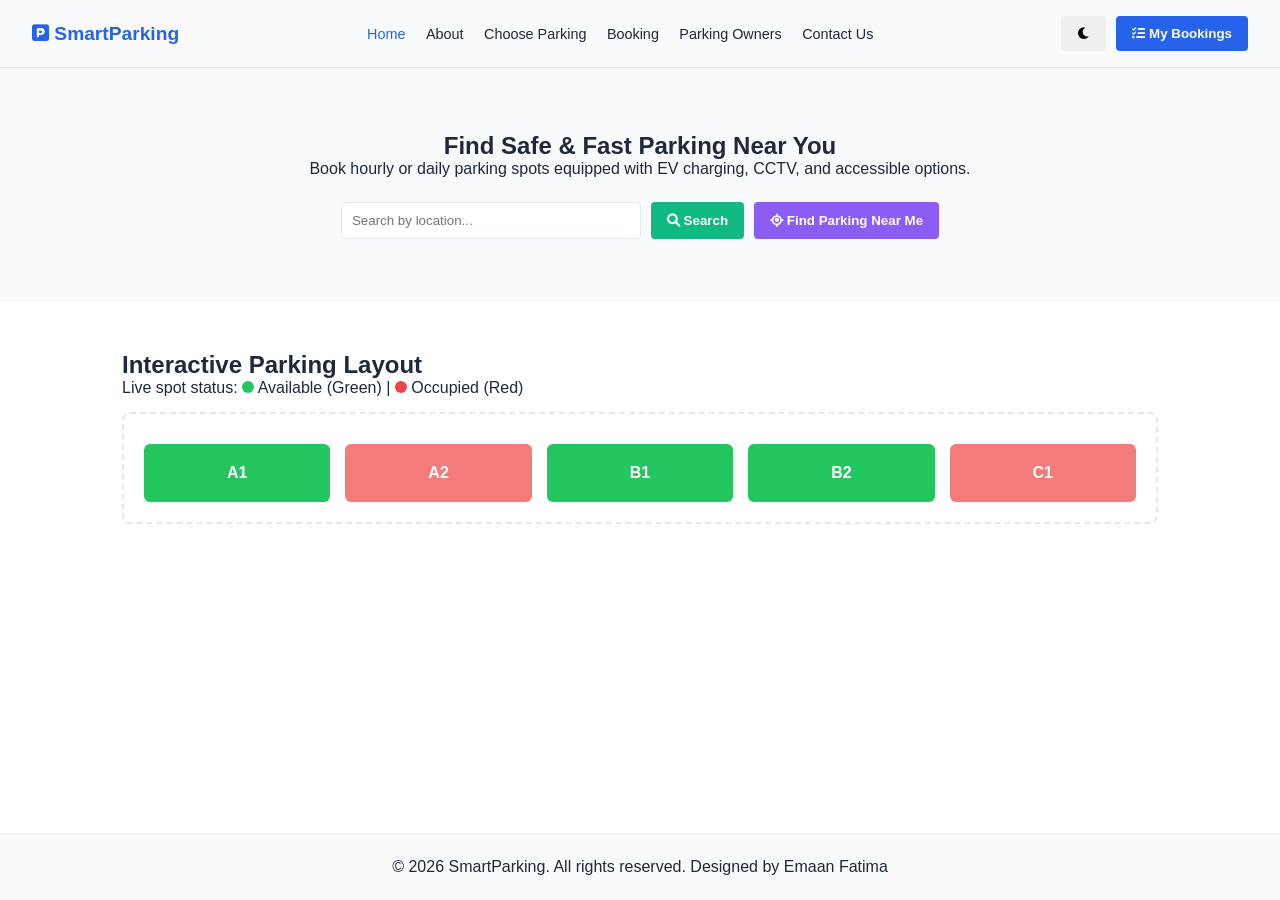
==== index.html @ fd219ec8 "Initial commit" ====
<!DOCTYPE html>
<html lang="en">
<head>
  <meta charset="UTF-8"><title>Home - SmartParking</title>
  <link rel="stylesheet" href="style.css">
  <link rel="stylesheet" href="https://cdnjs.cloudflare.com/ajax/libs/font-awesome/6.0.0/css/all.min.css">
</head>
<body>
  <header>
    <div class="logo"><i class="fa-solid fa-square-parking"></i> SmartParking</div>
    <nav>
      <a href="index.html" class="active">Home</a>
      <a href="about.html">About</a>
      <a href="choose-parking.html">Choose Parking</a>
      <a href="booking.html">Booking</a>
      <a href="parking.html">Parking Owners</a>
      <a href="contact%20us.html">Contact Us</a>
    </nav>
    <div class="nav-actions">
      <button id="theme-toggle" class="btn-theme"><i class="fa-solid fa-moon"></i></button>
      <button class="btn-primary" onclick="openMyBookings()"><i class="fa-solid fa-list-check"></i> My Bookings</button>
    </div>
  </header>

  <main>
    <section class="hero">
      <h1>Find Safe & Fast Parking Near You</h1>
      <p>Book hourly or daily parking spots equipped with EV charging, CCTV, and accessible options.</p>
      <div class="search-box">
        <input type="text" id="location-input" placeholder="Search by location...">
        <button class="btn-search" onclick="searchLocation()"><i class="fa-solid fa-magnifying-glass"></i> Search</button>
        <button class="btn-near-me" onclick="findNearMe()"><i class="fa-solid fa-location-crosshairs"></i> Find Parking Near Me</button>
      </div>
    </section>

    <section class="section">
      <h2>Interactive Parking Layout</h2>
      <p>Live spot status: <span class="legend available"></span> Available (Green) | <span class="legend occupied"></span> Occupied (Red)</p>
      <div class="map-container">
        <div class="parking-grid" id="parking-grid"></div>
      </div>
    </section>
  </main>

  <footer><p><center><bold>&copy; 2026 SmartParking. All rights reserved. Designed by Emaan Fatima</bold></center></p></footer>

  <div id="booking-modal" class="modal">
    <div class="modal-content">
      <span class="close-btn" onclick="closeModal()">&times;</span>
      <h3>📱 Booking Details</h3>
      <div id="modal-details"></div>
    </div>
  </div>
  <script src="script.js"></script>
</body>
</html>
---- style.css ----
:root {
  --bg-color: #ffffff;
  --text-color: #1e293b;
  --card-bg: #f8fafc;
  --primary-color: #2563eb;
  --border-color: #e2e8f0;
}

.dark-theme {
  --bg-color: #0f172a;
  --text-color: #f8fafc;
  --card-bg: #1e293b;
  --border-color: #334155;
}

* { box-sizing: border-box; margin: 0; padding: 0; font-family: 'Segoe UI', sans-serif; }
body { background: var(--bg-color); color: var(--text-color); transition: 0.3s; min-height: 100vh; display: flex; flex-direction: column; }

header { display: flex; justify-content: space-between; align-items: center; padding: 1rem 2rem; background: var(--card-bg); border-bottom: 1px solid var(--border-color); position: sticky; top: 0; }
.logo { font-size: 1.2rem; font-weight: bold; color: var(--primary-color); }
nav a { margin: 0 8px; text-decoration: none; color: var(--text-color); font-weight: 500; font-size: 0.9rem; }
nav a:hover, nav a.active { color: var(--primary-color); }
.nav-actions { display: flex; gap: 10px; }

main { flex: 1; }
.section { padding: 3rem 2rem; max-width: 1100px; margin: 0 auto; }
.highlight-bg { background: var(--card-bg); border-radius: 8px; }

.hero { text-align: center; padding: 4rem 1rem; background: var(--card-bg); }
.search-box { margin-top: 1.5rem; display: flex; justify-content: center; gap: 10px; flex-wrap: wrap; }
.search-box input { padding: 10px; width: 300px; border: 1px solid var(--border-color); border-radius: 4px; }

button, .btn { padding: 10px 16px; border: none; border-radius: 4px; cursor: pointer; font-weight: bold; text-decoration: none; display: inline-block; }
.btn-primary { background: var(--primary-color); color: white; }
.btn-secondary { background: #64748b; color: white; }
.btn-search { background: #10b981; color: white; }
.btn-near-me { background: #8b5cf6; color: white; }

.map-container { border: 2px dashed var(--border-color); padding: 20px; margin-top: 15px; border-radius: 8px; }
.parking-grid { display: grid; grid-template-columns: repeat(auto-fit, minmax(80px, 1fr)); gap: 15px; margin-top: 10px; }
.spot { padding: 20px; border-radius: 6px; text-align: center; color: white; font-weight: bold; cursor: pointer; }
.spot.available { background: #22c55e; }
.spot.occupied { background: #ef4444; cursor: not-allowed; opacity: 0.7; }
.legend { display: inline-block; width: 12px; height: 12px; border-radius: 50%; }
.legend.available { background: #22c55e; }
.legend.occupied { background: #ef4444; }

.filters { display: flex; gap: 15px; margin-bottom: 20px; flex-wrap: wrap; }
.parking-list { display: grid; grid-template-columns: repeat(auto-fit, minmax(250px, 1fr)); gap: 20px; }
.card { background: var(--card-bg); border: 1px solid var(--border-color); border-radius: 8px; padding: 15px; }

.form-container { display: grid; gap: 15px; max-width: 400px; margin-top: 15px; }
.form-group { display: flex; flex-direction: column; }
.form-group input, .form-group select, .form-group textarea { padding: 8px; margin-top: 5px; border: 1px solid var(--border-color); border-radius: 4px; }

.steps-grid, .reviews-grid { display: grid; grid-template-columns: repeat(auto-fit, minmax(200px, 1fr)); gap: 15px; margin-top: 15px; }
.step, .review-card { background: var(--card-bg); padding: 15px; border-radius: 6px; border: 1px solid var(--border-color); }

footer { text-align: center; padding: 1.5rem; background: var(--card-bg); border-top: 1px solid var(--border-color); margin-top: 2rem; }
.modal { display: none; position: fixed; top: 0; left: 0; width: 100%; height: 100%; background: rgba(0,0,0,0.5); justify-content: center; align-items: center; z-index: 1000; }
.modal-content { background: var(--bg-color); padding: 20px; border-radius: 8px; width: 300px; position: relative; }
.close-btn { position: absolute; right: 10px; top: 5px; cursor: pointer; font-size: 20px; }
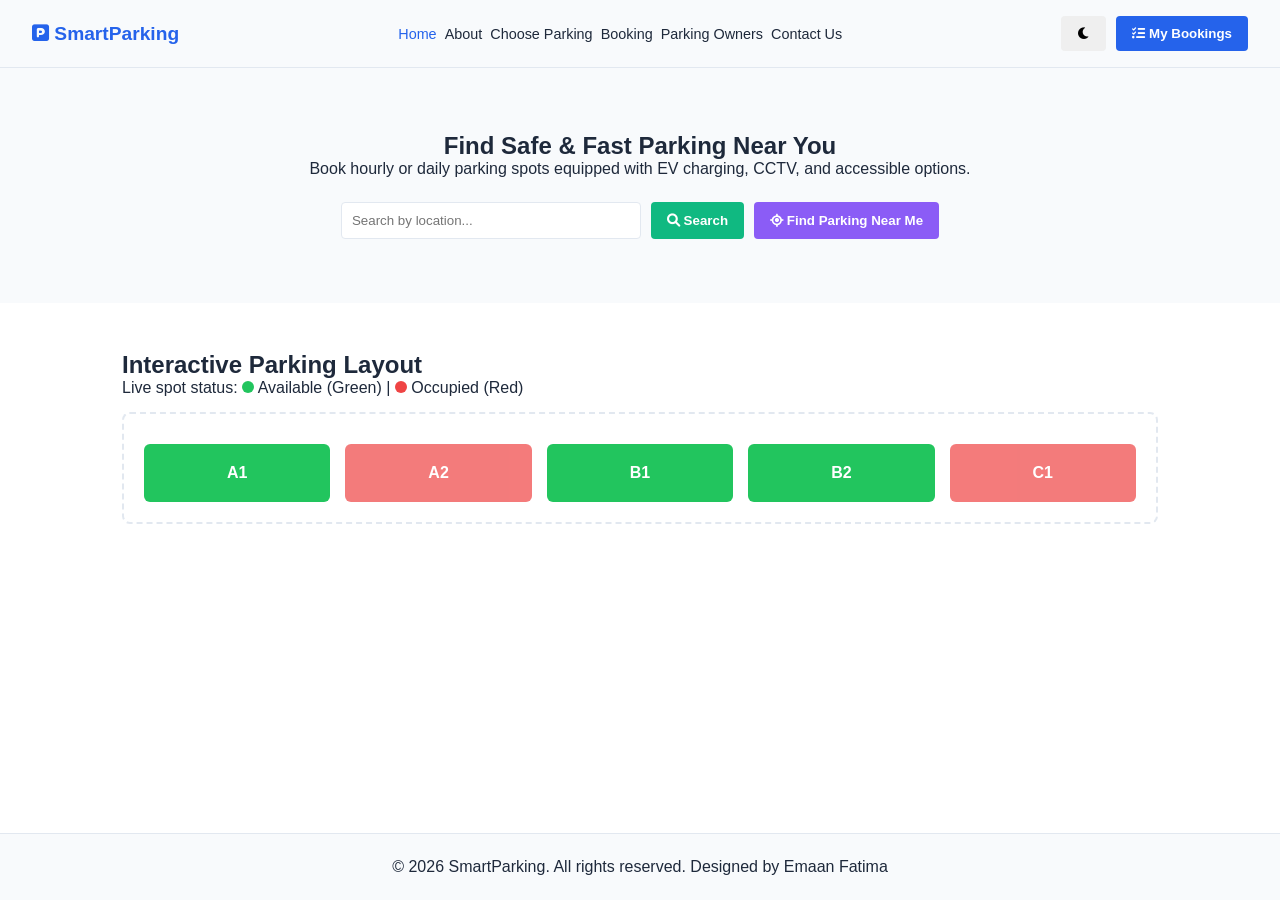
==== commit 04250eab: "initial commit" ====
--- a/index.html
+++ b/index.html
@@ -1,9 +1,10 @@
 <!DOCTYPE html>
 <html lang="en">
 <head>
-  <meta charset="UTF-8"><title>Home - SmartParking</title>
+  <meta charset="UTF-8"><meta name="viewport" content="width=device-width, initial-scale=1.0"><title>Home - SmartParking</title>
+  <link rel="icon" type="image/svg+xml" href="favicon.svg">
+  <link rel="stylesheet" href="https://cdnjs.cloudflare.com/ajax/libs/font-awesome/6.0.0/css/all.min.css">
   <link rel="stylesheet" href="style.css">
-  <link rel="stylesheet" href="https://cdnjs.cloudflare.com/ajax/libs/font-awesome/6.0.0/css/all.min.css">
 </head>
 <body>
   <header>
--- a/style.css
+++ b/style.css
@@ -14,11 +14,13 @@
 }
 
 * { box-sizing: border-box; margin: 0; padding: 0; font-family: 'Segoe UI', sans-serif; }
+html { overflow-x: hidden; }
 body { background: var(--bg-color); color: var(--text-color); transition: 0.3s; min-height: 100vh; display: flex; flex-direction: column; }
 
-header { display: flex; justify-content: space-between; align-items: center; padding: 1rem 2rem; background: var(--card-bg); border-bottom: 1px solid var(--border-color); position: sticky; top: 0; }
+header { display: flex; justify-content: space-between; align-items: center; gap: 1rem; padding: 1rem 2rem; background: var(--card-bg); border-bottom: 1px solid var(--border-color); position: sticky; top: 0; z-index: 10; }
 .logo { font-size: 1.2rem; font-weight: bold; color: var(--primary-color); }
-nav a { margin: 0 8px; text-decoration: none; color: var(--text-color); font-weight: 500; font-size: 0.9rem; }
+nav { display: flex; justify-content: center; flex-wrap: wrap; gap: 0.25rem 0.5rem; }
+nav a { margin: 0; text-decoration: none; color: var(--text-color); font-weight: 500; font-size: 0.9rem; }
 nav a:hover, nav a.active { color: var(--primary-color); }
 .nav-actions { display: flex; gap: 10px; }
 
@@ -59,4 +61,34 @@
 footer { text-align: center; padding: 1.5rem; background: var(--card-bg); border-top: 1px solid var(--border-color); margin-top: 2rem; }
 .modal { display: none; position: fixed; top: 0; left: 0; width: 100%; height: 100%; background: rgba(0,0,0,0.5); justify-content: center; align-items: center; z-index: 1000; }
 .modal-content { background: var(--bg-color); padding: 20px; border-radius: 8px; width: 300px; position: relative; }
-.close-btn { position: absolute; right: 10px; top: 5px; cursor: pointer; font-size: 20px; }+.close-btn { position: absolute; right: 10px; top: 5px; cursor: pointer; font-size: 20px; }
+
+@media (max-width: 768px) {
+  header { position: relative; flex-direction: column; align-items: stretch; padding: 0.9rem 1rem; }
+  .logo { text-align: center; }
+  nav { line-height: 1.5; }
+  nav a { padding: 0.25rem 0.35rem; }
+  .nav-actions { justify-content: center; flex-wrap: wrap; }
+
+  .hero { padding: 2.5rem 1rem; }
+  .hero h1 { font-size: clamp(1.7rem, 8vw, 2.35rem); }
+  .hero p { line-height: 1.5; }
+  .section { padding: 2rem 1rem; }
+  .highlight-bg { border-radius: 0; }
+
+  .search-box { align-items: stretch; flex-direction: column; }
+  .search-box input, .search-box button { width: 100%; }
+  .filters { align-items: stretch; flex-direction: column; gap: 10px; }
+  .filters select, .filters label { width: 100%; }
+  .filters label { display: block; }
+
+  .parking-grid { grid-template-columns: repeat(2, minmax(0, 1fr)); gap: 10px; }
+  .spot { padding: 1rem 0.5rem; }
+  .parking-list { grid-template-columns: 1fr; }
+  .form-container { max-width: none; width: 100%; }
+  .form-group input, .form-group select, .form-group textarea { width: 100%; min-height: 42px; }
+
+  footer { padding: 1.25rem 1rem; line-height: 1.5; }
+  .modal { padding: 1rem; }
+  .modal-content { width: min(100%, 360px); }
+}
